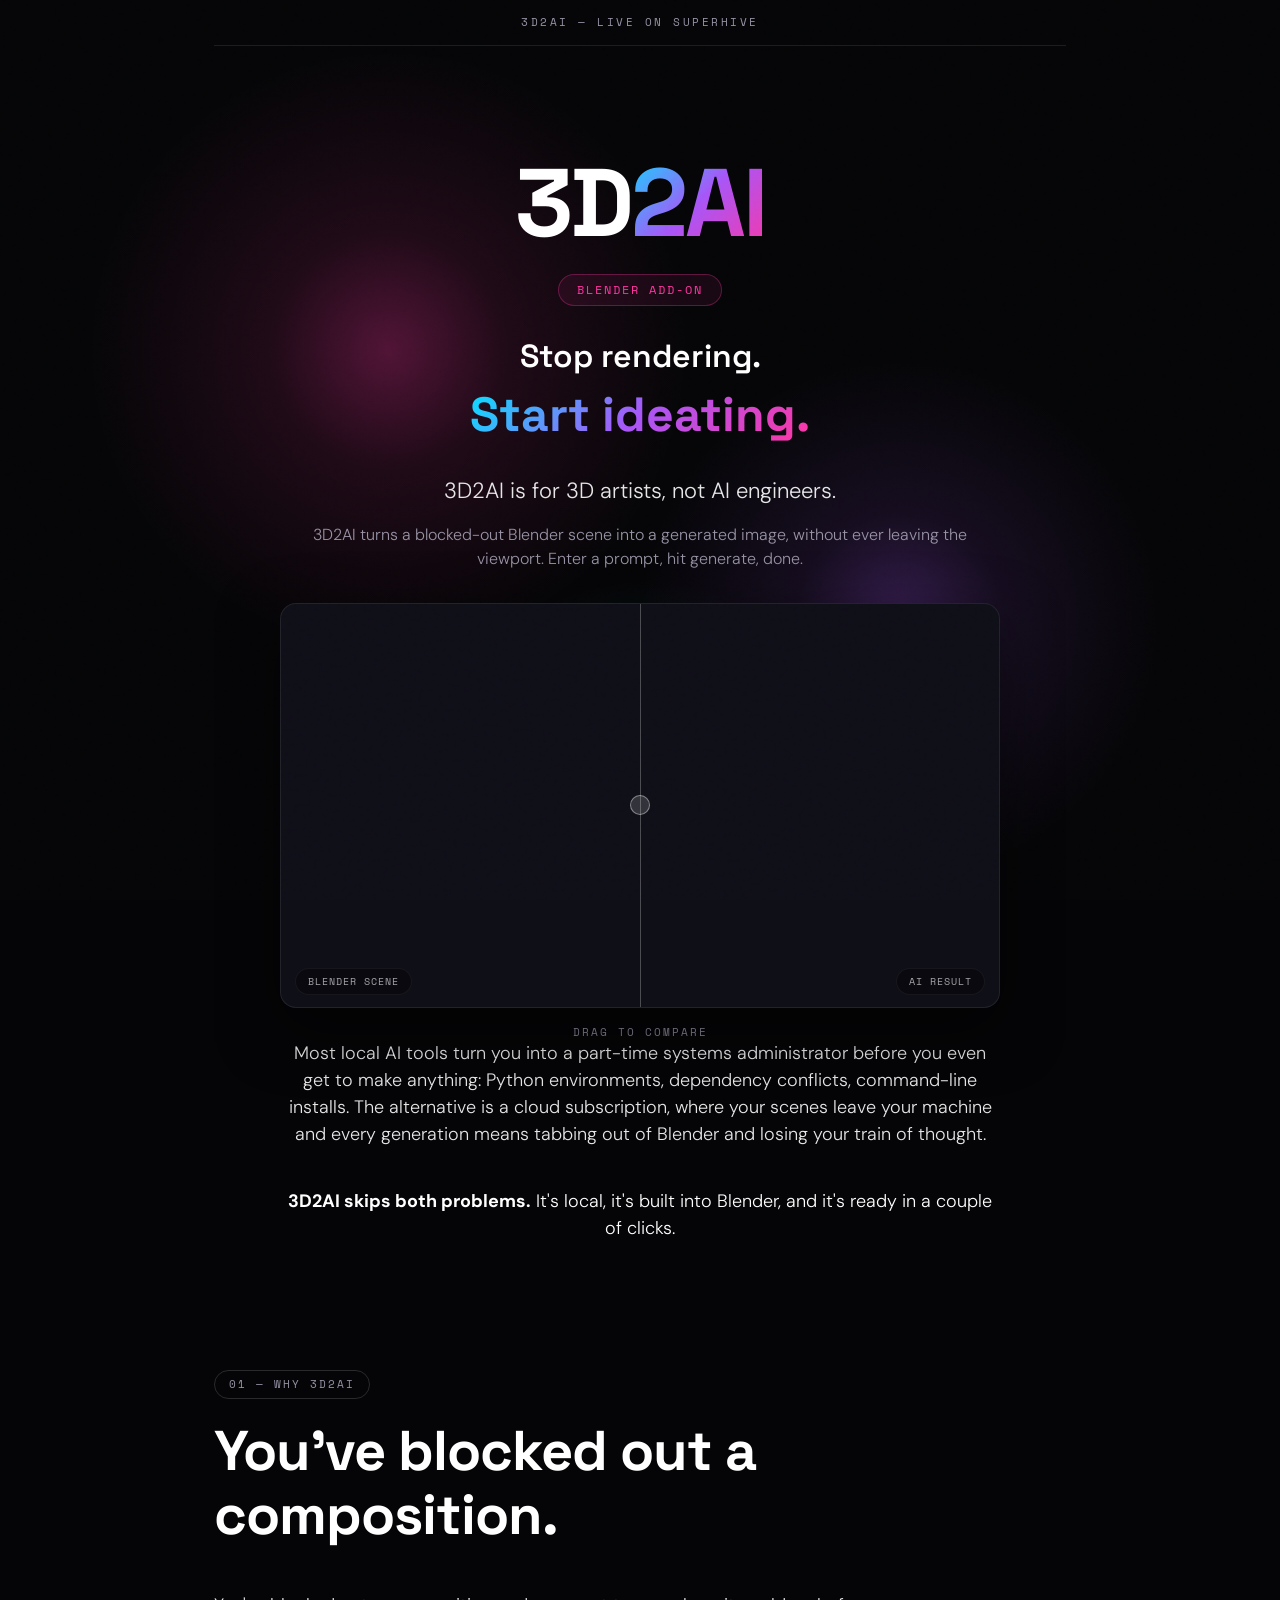
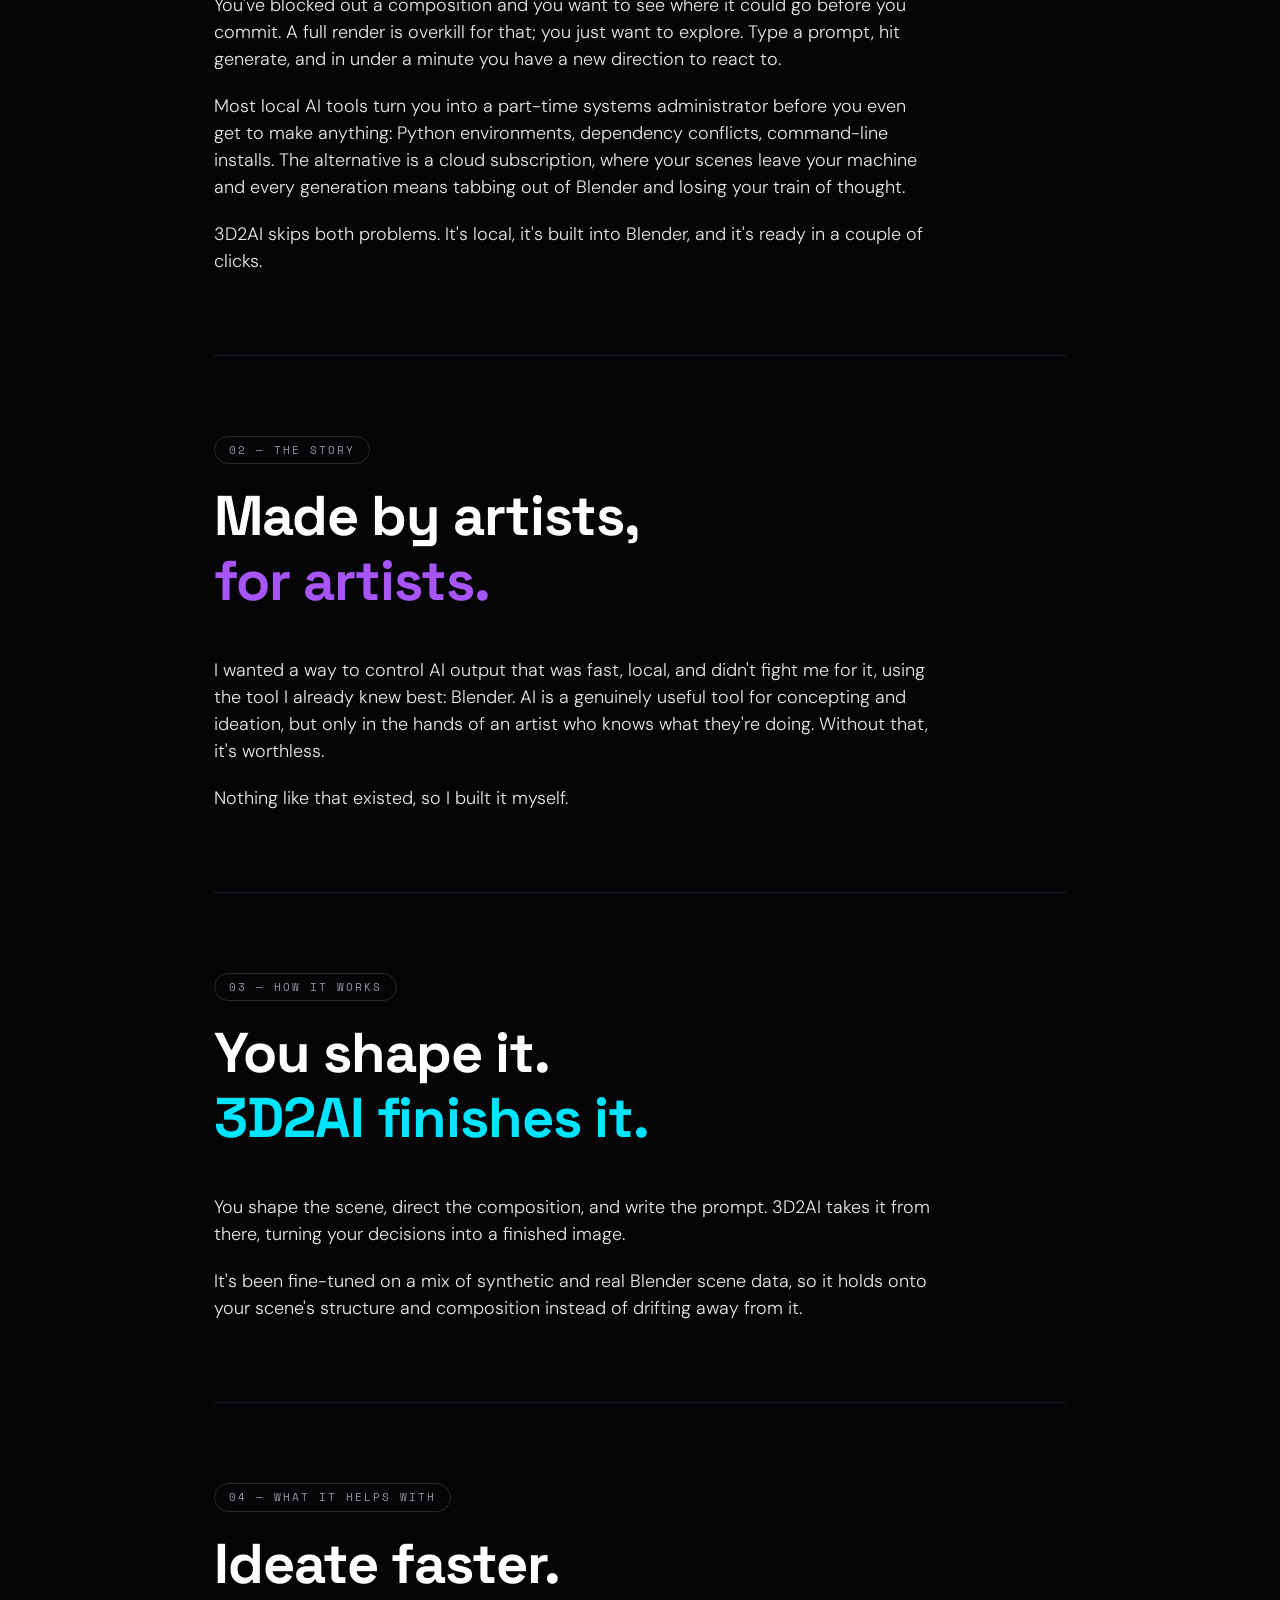
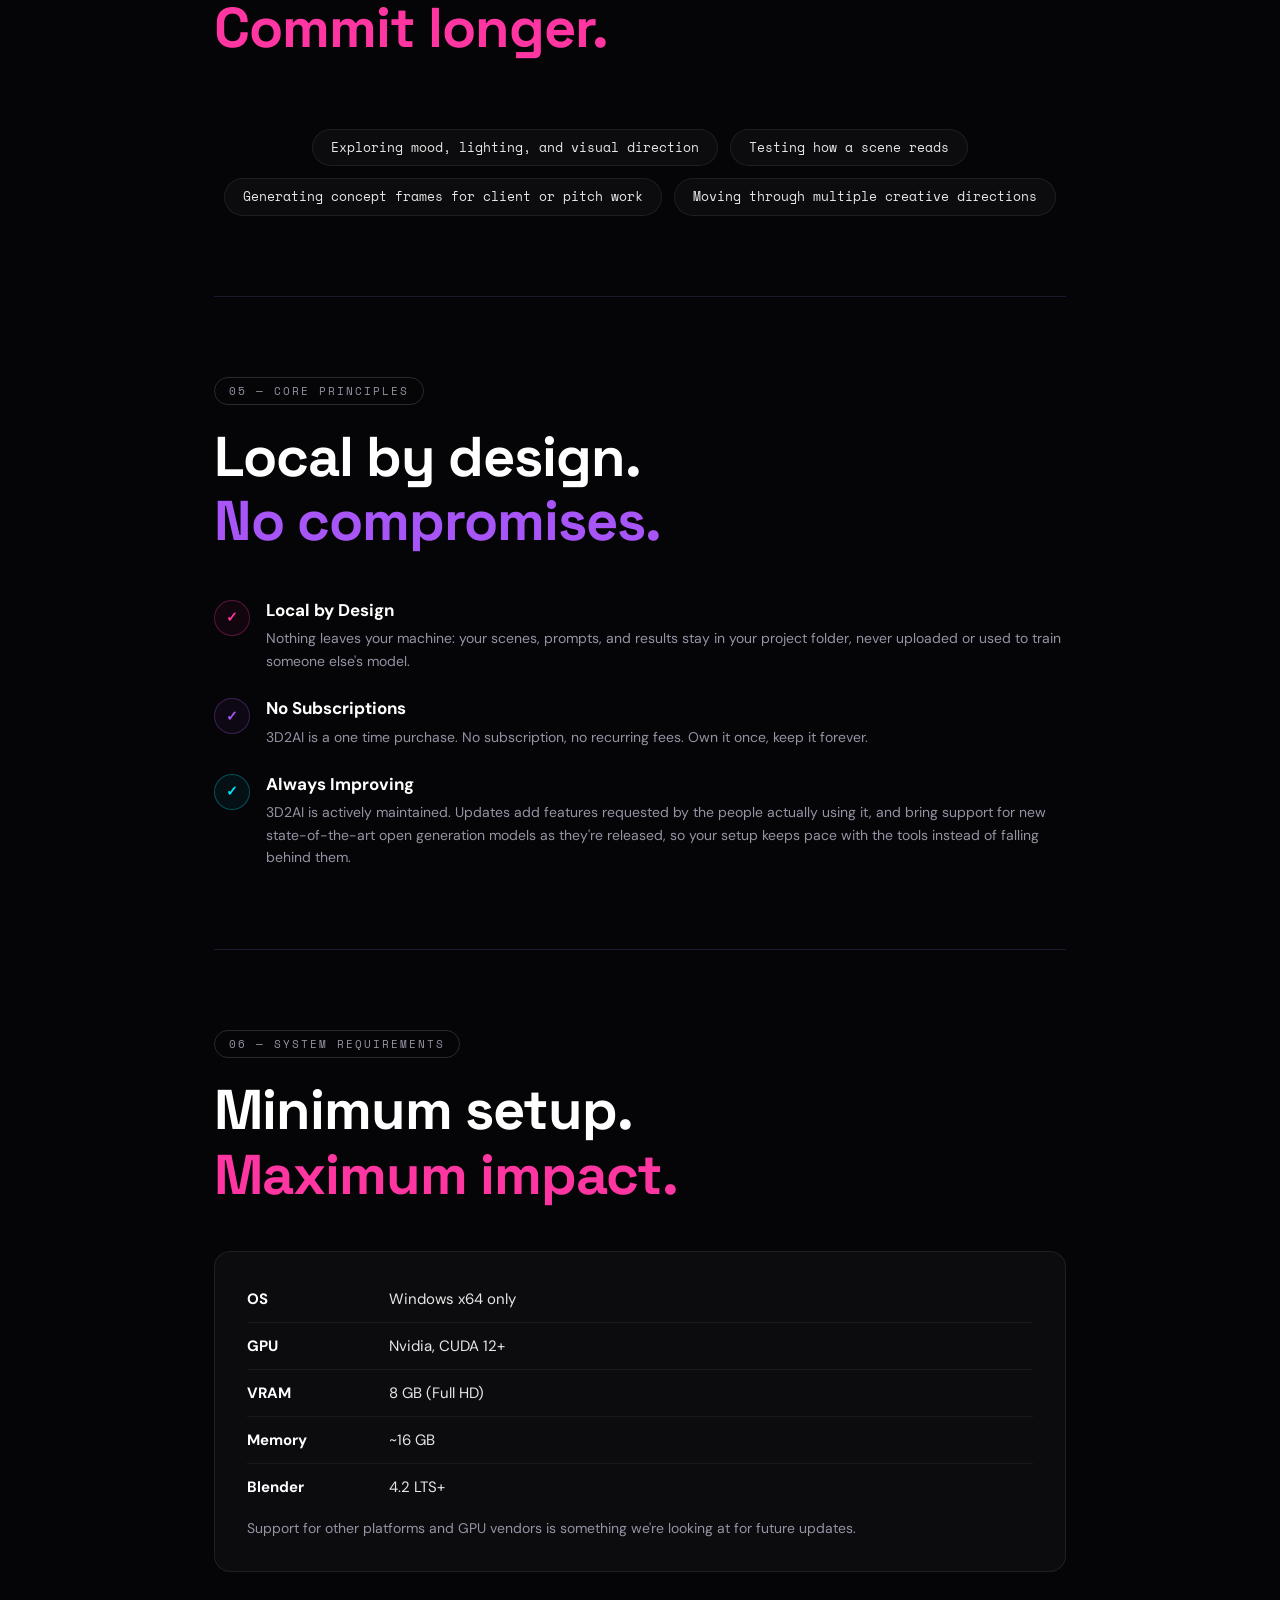
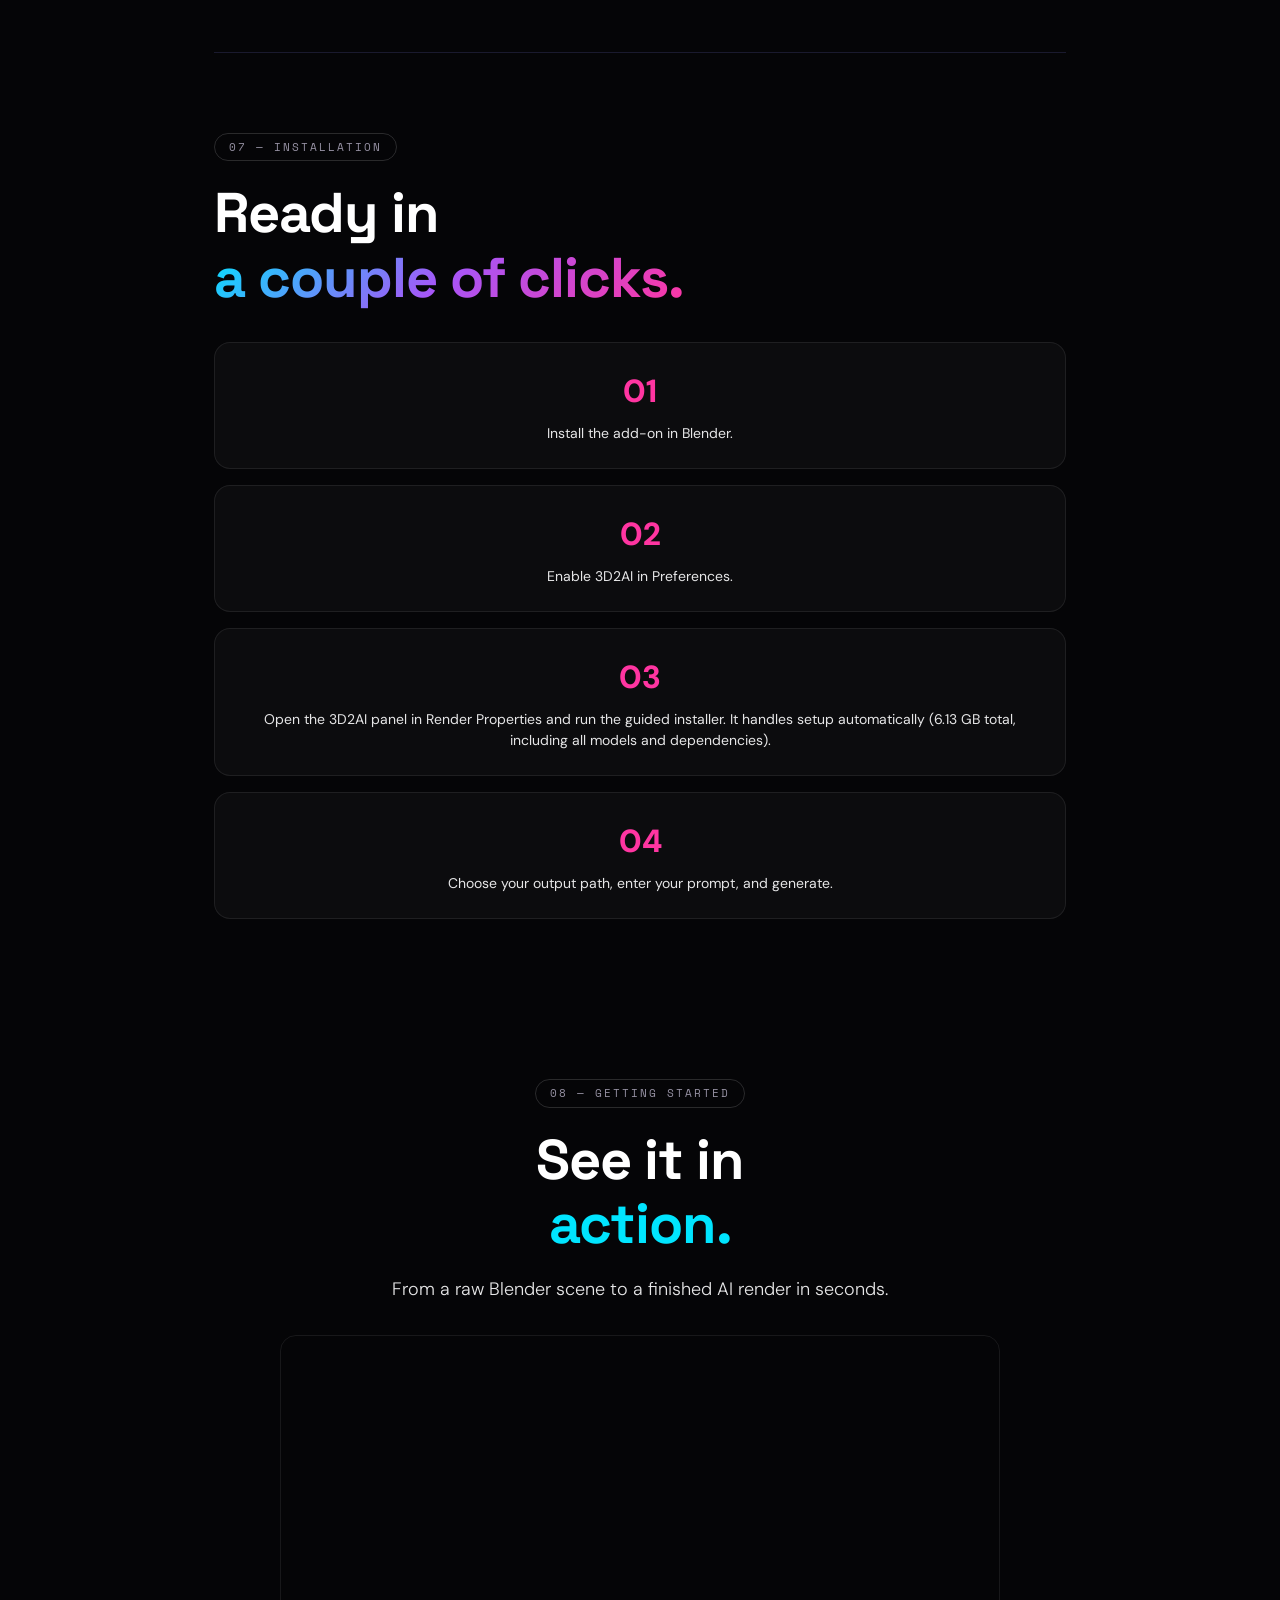
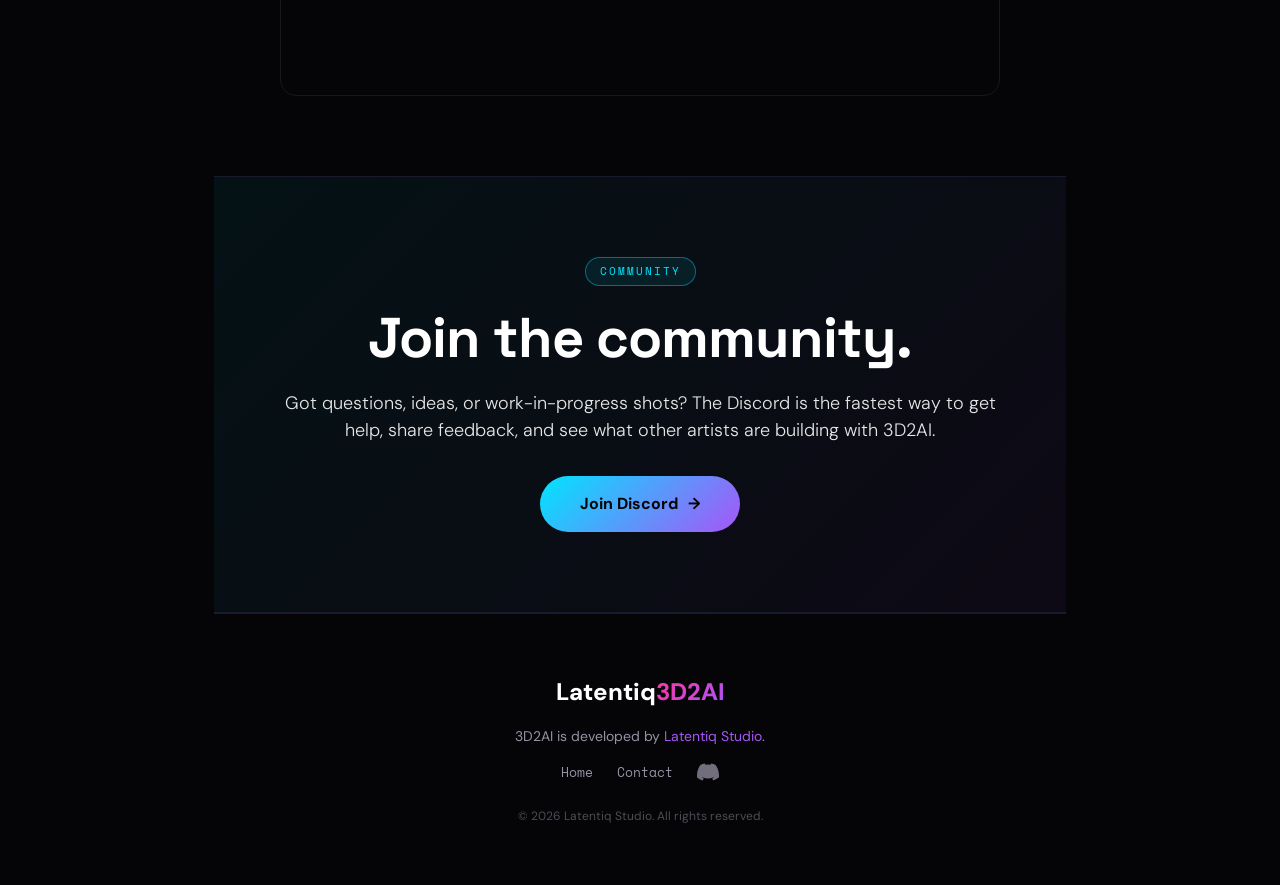
==== 3D2AI/index.html @ 2a919120 "Use extensionless page routes - Remove .html from internal page links - Add extensionless routes via" ====
<!DOCTYPE html>
<html lang="en">
<head>
<meta charset="UTF-8">
<meta name="viewport" content="width=device-width, initial-scale=1.0">
<meta name="theme-color" content="#050507">
<title>3D2AI — Blender to Image</title>
<link rel="preconnect" href="https://fonts.googleapis.com">
<link href="https://fonts.googleapis.com/css2?family=Space+Grotesk:wght@300;400;500;600;700&family=Space+Mono:ital,wght@0,400;0,700;1,400&family=DM+Sans:ital,opsz,wght@0,9..40,300;0,9..40,400;0,9..40,500;1,9..40,300&display=swap" rel="stylesheet">
<style>
*, *::before, *::after { margin: 0; padding: 0; box-sizing: border-box; }

:root {
  --black: #050507;
  --dark: #0a0a0f;
  --card: #0f0f18;
  --border: #1a1a2e;
  --text: #e6e6e7;
  --text-dim: #9792a4;
  --white: #fff;
  --accent1: #ff35a1;
  --accent2: #a855f7;
  --accent3: #00e5ff;
  --gradient1: linear-gradient(135deg, #ff35a1, #a855f7);
  --gradient2: linear-gradient(135deg, #a855f7, #00e5ff);
}

html { scroll-behavior: smooth; height: 100%; }

body {
  background: var(--black);
  color: var(--text);
  font-family: 'DM Sans', sans-serif;
  font-size: 17px;
  line-height: 1.5;
  overflow-x: hidden;
  cursor: default;
  max-width: 900px;
  margin: 0 auto;
  padding: 0 24px;
}

h1, h2, h3 { font-family: 'Space Grotesk', sans-serif; color: var(--white); line-height: 1.15; }
.mono { font-family: 'Space Mono', monospace; }
a { color: var(--accent2); text-decoration: none; }

.wrapper {
  position: relative; flex: 1;
  overflow-x: visible;
}

#bg-canvas {
  position: fixed; inset: 0; width: 100%; height: 100%; z-index: -2; pointer-events: none;
}

.grain {
  position: fixed; inset: 0; z-index: 9999; pointer-events: none;
  opacity: 0.04; mix-blend-mode: overlay;
  background-image: url("data:image/svg+xml,%3Csvg viewBox='0 0 200 200' xmlns='http://www.w3.org/2000/svg'%3E%3Cfilter id='n'%3E%3CfeTurbulence type='fractalNoise' baseFrequency='0.9' numOctaves='4' stitchTiles='stitch'/%3E%3C/filter%3E%3Crect width='100%25' height='100%25' filter='url(%23n)'/%3E%3C/svg%3E");
}

/* ─── TOP BAR ─── */
#top-bar {
  padding: 14px 24px; text-align: center;
  font-family: 'Space Mono', monospace;
  font-size: 11px; letter-spacing: 2.5px;
  text-transform: uppercase; color: var(--text-dim);
  border-bottom: 1px solid var(--border);
  display: flex; align-items: center; justify-content: center;
  gap: 12px; flex-wrap: wrap;
}
#top-bar .dot {
  width: 6px; height: 6px; border-radius: 50%;
  background: var(--accent1); box-shadow: 0 0 8px var(--accent1);
  animation: dotPulse 1.8s ease-in-out infinite;
}
@keyframes dotPulse {
  0%, 100% { opacity: 0.4; transform: scale(1); }
  50% { opacity: 1; transform: scale(1.4); }
}
#top-bar a { color: var(--accent2); font-weight: 700; }
#top-bar a:hover { color: var(--white); }

/* ─── HERO ─── */
#hero {
  position: relative; text-align: center;
  padding: 48px 24px; overflow: hidden;
  padding-top: 70px;
}
.hero-logo-content { position: relative; padding: 2rem 0 1rem; }
.hero-logo {
  font-size: clamp(48px, 14vw, 96px); font-weight: 700;
  letter-spacing: -3px; margin: 0;
  font-family: 'Space Grotesk', sans-serif; color: var(--white); line-height: 1.15;
}
.hero-content { position: relative; z-index: 2; max-width: 900px; margin: 0 auto; }
.hero-badge {
  display: inline-block; padding: 6px 18px; border-radius: 100px;
  border: 1px solid rgba(255,53,161,0.3); background: rgba(255,53,161,0.08);
  font-family: 'Space Mono', monospace; font-size: 12px; letter-spacing: 2px;
  text-transform: uppercase; color: var(--accent1); margin-bottom: 32px;
}
.hero-sub {
  font-size: clamp(18px, 2.5vw, 22px); color: var(--text); max-width: 720px;
  margin: 32px auto; font-weight: 300; line-height: 1.5;
}
#hero-canvas {
  position: absolute; inset: 0; width: 100%; height: 100%; z-index: -1; pointer-events: none;
}

/* ─── SECTION BASE ─── */
section { position: relative; padding: 48px 0; overflow: hidden; }
.section-inner { max-width: 900px; margin: 0 auto; position: relative; z-index: 2; }
.section-badge {
  display: inline-block; padding: 5px 14px; border-radius: 100px;
  font-family: 'Space Mono', monospace; font-size: 11px; letter-spacing: 2px;
  text-transform: uppercase; margin-bottom: 20px;
  border: 1px solid rgba(255,255,255,0.15); color: var(--text-dim);
}
.section-title {
  font-size: clamp(32px, 5vw, 56px); font-weight: 700; letter-spacing: -1px; margin-bottom: 20px;
}
.section-desc {
  font-size: 18px; color: var(--text); max-width: 720px; margin-bottom: 0px; font-weight: 300;
}

.gradient-text1 {
  background: linear-gradient(135deg, #00e5ff 0%, #a855f7 50%, #ff35a1 100%);
  -webkit-background-clip: text; -webkit-text-fill-color: transparent;
  mix-blend-mode: screen;
}
.hl { color: var(--accent1); }
.hl-purple { color: var(--accent2); }
.hl-cyan { color: var(--accent3); }

/* ─── SPLIT SECTIONS ─── */
.split-section { border-bottom: 1px solid var(--border); }
.split-grid {
  display: grid; grid-template-columns: 1fr; gap: 24px; max-width: 900px; margin: 0 auto;
}

/* ─── FEATURE CHIPS ─── */
.feature-list { display: flex; flex-wrap: wrap; gap: 12px; margin-top: 24px; justify-content: center; }
.feature-chip {
  padding: 8px 18px; border-radius: 100px; font-size: 13px;
  font-family: 'Space Mono', monospace;
  border: 1px solid rgba(255,255,255,0.08); background: rgba(255,255,255,0.03);
  color: var(--text);
}

/* ─── REQUIREMENTS CARD ─── */
.specs-card {
  background: rgba(255,255,255,0.03); border: 1px solid rgba(255,255,255,0.08);
  border-radius: 16px; padding: 32px;
  transition: border-color 0.3s, transform 0.3s;
}
.specs-card:hover { border-color: rgba(168,85,247,0.3); transform: translateY(-2px); }
.specs-card ul { list-style: none; padding: 0; margin: 0; color: var(--text); font-size: 15px; line-height: 2; }
.specs-card li { display: flex; gap: 12px; }
.specs-card li + li { border-top: 1px solid rgba(255,255,255,0.05); padding-top: 8px; margin-top: 8px; }
.specs-card strong { color: var(--white); display: inline-block; width: 130px; flex-shrink: 0; }

/* ─── INSTALL STEPS ─── */
.install-grid {
  display: grid; grid-template-columns: 1fr; gap: 16px; margin-top: 32px;
}
.install-card {
  background: rgba(255,255,255,0.03); border: 1px solid rgba(255,255,255,0.08);
  border-radius: 16px; padding: 24px; text-align: center;
  transition: border-color 0.3s, transform 0.3s;
}
.install-card:hover { border-color: rgba(168,85,247,0.3); transform: translateY(-2px); }
.install-num {
  font-weight: 800; font-size: 32px; color: var(--accent1); margin-bottom: 8px;
}
.install-card p { color: var(--text); font-size: 14px; line-height: 1.5; }

/* ─── FAQ ─── */
.faq-list { display: flex; flex-direction: column; gap: 12px; max-width: 900px; margin: 0 auto; }
.faq-item {
  background: rgba(255,255,255,0.04); border: 1px solid rgba(255,255,255,0.16);
  border-radius: 12px; overflow: hidden; transition: border-color 0.2s, background 0.2s, transform 0.3s;
}
.faq-item[open] { border-color: rgba(255,53,161,0.3); background: rgba(255,53,161,0.03); }
.faq-item:hover { border-color: rgba(255,255,255,0.3); transform: translateY(-2px); }
.faq-item summary {
  padding: 20px 24px; cursor: pointer; font-weight: 600; font-size: 15px;
  color: var(--white); list-style: none; display: flex; align-items: center; justify-content: space-between;
  gap: 16px; transition: color 0.2s;
}
.faq-item summary::-webkit-details-marker { display: none; }
.faq-item summary::after {
  content: '+'; font-family: 'Space Mono', monospace; font-size: 22px;
  color: var(--accent1); font-weight: 400; flex-shrink: 0; transition: transform 0.25s ease;
}
.faq-item[open] summary::after { transform: rotate(45deg); }
.faq-item summary:hover { color: var(--accent1); }
.faq-item p {
  padding: 0 24px 22px; color: var(--text-dim); font-size: 14px;
  line-height: 1.7; font-weight: 300;
}

/* ─── FOOTER ─── */
footer {
  padding: 60px 24px; text-align: center; border-top: 1px solid var(--border);
}
.footer-logo { font-family: 'DM Sans', sans-serif; font-weight: 800; font-size: 24px; color: var(--white); margin-bottom: 16px; }
.footer-logo span { background: var(--gradient1); -webkit-background-clip: text; -webkit-text-fill-color: transparent; }
footer p { color: var(--text-dim); font-size: 14px; }
.footer-links { margin-top: 14px; display: flex; gap: 24px; justify-content: center; flex-wrap: wrap; align-items: center; }
.footer-links a { font-size: 13px; color: var(--text-dim); font-family: 'Space Mono', monospace; text-decoration: none; }
.footer-links a:hover { color: var(--white); }
.discord-icon {
  display: inline-flex; align-items: center; justify-content: center;
  width: 22px; height: 22px; opacity: 0.75; transition: opacity 0.2s;
}
.discord-icon:hover { opacity: 1; }
.discord-icon svg { width: 100%; height: 100%; fill: currentColor; }

/* ─── CTA BUTTON ─── */
.btn-primary {
  display: inline-flex; align-items: center; gap: 10px;
  padding: 16px 40px; border-radius: 100px;
  background: linear-gradient(135deg, #00e5ff, #a855f7); color: var(--black);
  font-family: 'DM Sans', sans-serif; font-weight: 700; font-size: 16px;
  transition: transform 0.2s, box-shadow 0.3s; cursor: pointer;
  border: none;
}
.btn-outline {
  display: inline-flex; align-items: center; gap: 10px;
  padding: 16px 40px; border-radius: 100px;
  background: transparent; color: var(--white);
  border: 1px solid rgba(255,255,255,0.15);
  font-family: 'DM Sans', sans-serif; font-weight: 700; font-size: 16px;
  transition: all 0.3s; cursor: pointer;
}
.btn-outline:hover { border-color: var(--accent2); color: var(--accent2); box-shadow: 0 0 30px rgba(0,229,255,0.15); }

section { position: relative; padding: 80px 0; overflow: hidden; }

/* ─── COMPARE SLIDER ─── */
.compare-wrap { max-width: 720px; margin: 0 auto; }
.compare-box {
  position: relative; width: 100%; aspect-ratio: 16/9;
  border-radius: 16px; overflow: hidden;
  border: 1px solid rgba(255,255,255,0.08);
  box-shadow: 0 20px 60px rgba(0,0,0,0.5);
  user-select: none; touch-action: none;
  background: var(--card);
}
.compare-layer {
  position: absolute; inset: 0; width: 100%; height: 100%;
  background-size: cover; background-position: center;
}
.compare-before {
  background-image: url('./assets/after.webp');
  background-size: cover; background-position: center;
  z-index: 1;
}
.compare-after {
  background-image: url('./assets/before.webp');
  background-size: cover; background-position: center;
  z-index: 2;
  clip-path: inset(0 0 0 50%);
}
.compare-line {
  position: absolute; top: 0; bottom: 0; left: 50%;
  width: 1px; background: rgba(255,255,255,0.25);
  z-index: 3; pointer-events: none;
}
.compare-handle {
  position: absolute; top: 50%; left: 50%;
  transform: translate(-50%, -50%);
  z-index: 4; width: 20px; height: 20px;
  border-radius: 50%;
  background: rgba(255,255,255,0.15);
  border: 1px solid rgba(255,255,255,0.4);
  box-shadow: none;
  cursor: ew-resize;
}
.compare-labels {
  position: absolute; bottom: 12px; left: 0; right: 0;
  display: flex; justify-content: space-between;
  padding: 0 14px; z-index: 5; pointer-events: none;
  opacity: 0.7;
}
.compare-labels span {
  padding: 5px 12px; border-radius: 100px;
  background: rgba(0,0,0,0.5);
  backdrop-filter: blur(6px);
  border: 1px solid rgba(255,255,255,0.08);
  font-size: 10px; letter-spacing: 1px; text-transform: uppercase;
}

/* ─── REVEAL ANIMATION ─── */
.reveal {
  opacity: 0; filter: blur(8px); transform: translateY(30px);
  transition: all 1s cubic-bezier(0.16, 1, 0.3, 1);
}
.reveal.in-view { opacity: 1; filter: blur(0); transform: translateY(0); }

@media (max-width: 768px) {
  section { padding: 48px 0; }
  .compare-wrap { max-width: 100%; }
  .compare-handle { width: 36px; height: 36px; }
  .feature-list { justify-content: center; }
  .faq-item summary { padding: 18px 20px; font-size: 15px; }
  .faq-item p { padding: 0 20px 20px; font-size: 14px; }
}
</style>
</head>
<body>

<canvas id="bg-canvas"></canvas>
<div class="grain"></div>

<div class="wrapper">

<!-- TOP BAR -->
<div id="top-bar">
  <span>3D2AI — Live on Superhive</span>
</div>

<!-- HERO -->
<section id="hero">
  <div class="hero-logo-content">
    <canvas id="hero-canvas"></canvas>
    <h1 class="hero-logo reveal">3D<span class="gradient-text1">2AI</span></h1>
  </div>

  <div class="hero-content">
    <div class="hero-badge reveal">Blender Add-on</div>
    <h2 style="font-weight: 600; font-size: clamp(22px, 3.5vw, 32px); margin-bottom: 12px;" class="reveal">Stop rendering.</h2>
    <h1 style="font-size: clamp(28px, 5vw, 48px);" class="reveal"><span class="gradient-text1">Start ideating.</span></h1>

    <p class="hero-sub reveal">
      3D2AI is for 3D artists, not AI engineers.
    </p>
    <p class="hero-sub reveal" style="font-size: 16px; color: var(--text-dim); margin-top: -16px;">
      3D2AI turns a blocked-out Blender scene into a generated image, without ever leaving the viewport. Enter a prompt, hit generate, done.
    </p>

    <div class="compare-wrap reveal">
      <div class="compare-box" id="compareBox">
        <div class="compare-layer compare-before"></div>
        <div class="compare-layer compare-after"></div>
        <div class="compare-handle" id="compareHandle"></div>
        <div class="compare-line"></div>
        <div class="compare-labels">
          <span class="label-before mono">Blender Scene</span>
          <span class="label-after mono">AI Result</span>
        </div>
      </div>
      <p class="compare-hint mono" style="text-align: center; margin-top: 16px; font-size: 11px; letter-spacing: 2px; text-transform: uppercase; color: var(--text-dim); opacity: 0.7;">Drag to compare</p>
    </div>
  </div>

  <p style="color: var(--text); font-size: 18px; font-weight: 300; max-width: 720px; margin: 0 auto 40px; text-align: center;" class="reveal">
    Most local AI tools turn you into a part-time systems administrator before you even get to make anything: Python environments, dependency conflicts, command-line installs. The alternative is a cloud subscription, where your scenes leave your machine and every generation means tabbing out of Blender and losing your train of thought.
  </p>
  <p style="color: var(--white); font-size: 18px; font-weight: 500; max-width: 720px; margin: 0 auto; text-align: center;" class="reveal">
    <strong>3D2AI skips both problems.</strong> <span style="font-weight: 300;">It's local, it's built into Blender, and it's ready in a couple of clicks.</span>
  </p>
</section>

<!-- WHY -->
<section class="split-section">
  <div class="split-grid">
    <div>
      <div class="section-badge reveal">01 — Why 3D2AI</div>
      <h2 class="section-title reveal">You've blocked out a composition.</h2>
    </div>
    <div>
      <p class="section-desc reveal" style="margin-bottom: 20px;">
        You've blocked out a composition and you want to see where it could go before you commit. A full render is overkill for that; you just want to explore. Type a prompt, hit generate, and in under a minute you have a new direction to react to.
      </p>
      <p class="section-desc reveal" style="margin-bottom: 20px;">
        Most local AI tools turn you into a part-time systems administrator before you even get to make anything: Python environments, dependency conflicts, command-line installs. The alternative is a cloud subscription, where your scenes leave your machine and every generation means tabbing out of Blender and losing your train of thought.
      </p>
      <p class="section-desc reveal">
        3D2AI skips both problems. It's local, it's built into Blender, and it's ready in a couple of clicks.
      </p>
    </div>
  </div>
</section>

<!-- STORY -->
<section class="split-section">
  <div class="split-grid">
    <div>
      <div class="section-badge reveal">02 — The Story</div>
      <h2 class="section-title reveal">Made by artists,<br><span class="hl-purple">for artists.</span></h2>
    </div>
    <div>
      <p class="section-desc reveal" style="margin-bottom: 20px;">
        I wanted a way to control AI output that was fast, local, and didn't fight me for it, using the tool I already knew best: Blender. AI is a genuinely useful tool for concepting and ideation, but only in the hands of an artist who knows what they're doing. Without that, it's worthless.
      </p>
      <p class="section-desc reveal">
        Nothing like that existed, so I built it myself.
      </p>
    </div>
  </div>
</section>

<!-- HOW IT WORKS -->
<section class="split-section">
  <div class="split-grid">
    <div>
      <div class="section-badge reveal">03 — How It Works</div>
      <h2 class="section-title reveal">You shape it.<br><span class="hl-cyan">3D2AI finishes it.</span></h2>
    </div>
    <div>
      <p class="section-desc reveal" style="margin-bottom: 20px;">
        You shape the scene, direct the composition, and write the prompt. 3D2AI takes it from there, turning your decisions into a finished image.
      </p>
      <p class="section-desc reveal">
        It's been fine-tuned on a mix of synthetic and real Blender scene data, so it holds onto your scene's structure and composition instead of drifting away from it.
      </p>
    </div>
  </div>
</section>

<!-- WHAT IT HELPS WITH -->
<section class="split-section">
  <div class="split-grid">
    <div>
      <div class="section-badge reveal">04 — What It Helps With</div>
      <h2 class="section-title reveal">Ideate faster.<br><span class="hl">Commit longer.</span></h2>
    </div>
    <div>
      <div class="feature-list reveal">
        <span class="feature-chip">Exploring mood, lighting, and visual direction</span>
        <span class="feature-chip">Testing how a scene reads</span>
        <span class="feature-chip">Generating concept frames for client or pitch work</span>
        <span class="feature-chip">Moving through multiple creative directions</span>
      </div>
    </div>
  </div>
</section>

<!-- CORE PRINCIPLES -->
<section class="split-section">
  <div class="split-grid">
    <div>
      <div class="section-badge reveal">05 — Core Principles</div>
      <h2 class="section-title reveal">Local by design.<br><span class="hl-purple">No compromises.</span></h2>
    </div>
    <div>
      <div style="display: flex; flex-direction: column; gap: 24px;">
        <div style="display: flex; gap: 16px; align-items: flex-start;" class="reveal">
          <div style="flex-shrink: 0; width: 36px; height: 36px; border-radius: 50%; border: 1px solid rgba(255,53,161,0.3); background: rgba(255,53,161,0.05); display: flex; align-items: center; justify-content: center; margin-top: 2px;">
            <span style="color: var(--accent1); font-weight: 700; font-size: 14px;">✓</span>
          </div>
          <div>
            <h4 style="color: var(--white); font-weight: 700; font-size: 17px; margin-bottom: 4px;">Local by Design</h4>
            <p style="color: var(--text-dim); font-size: 14px; line-height: 1.6;">Nothing leaves your machine: your scenes, prompts, and results stay in your project folder, never uploaded or used to train someone else's model.</p>
          </div>
        </div>
        <div style="display: flex; gap: 16px; align-items: flex-start;" class="reveal">
          <div style="flex-shrink: 0; width: 36px; height: 36px; border-radius: 50%; border: 1px solid rgba(168,85,247,0.3); background: rgba(168,85,247,0.05); display: flex; align-items: center; justify-content: center; margin-top: 2px;">
            <span style="color: var(--accent2); font-weight: 700; font-size: 14px;">✓</span>
          </div>
          <div>
            <h4 style="color: var(--white); font-weight: 700; font-size: 17px; margin-bottom: 4px;">No Subscriptions</h4>
            <p style="color: var(--text-dim); font-size: 14px; line-height: 1.6;">3D2AI is a one time purchase. No subscription, no recurring fees. Own it once, keep it forever.</p>
          </div>
        </div>
        <div style="display: flex; gap: 16px; align-items: flex-start;" class="reveal">
          <div style="flex-shrink: 0; width: 36px; height: 36px; border-radius: 50%; border: 1px solid rgba(0,229,255,0.3); background: rgba(0,229,255,0.05); display: flex; align-items: center; justify-content: center; margin-top: 2px;">
            <span style="color: var(--accent3); font-weight: 700; font-size: 14px;">✓</span>
          </div>
          <div>
            <h4 style="color: var(--white); font-weight: 700; font-size: 17px; margin-bottom: 4px;">Always Improving</h4>
            <p style="color: var(--text-dim); font-size: 14px; line-height: 1.6;">3D2AI is actively maintained. Updates add features requested by the people actually using it, and bring support for new state-of-the-art open generation models as they're released, so your setup keeps pace with the tools instead of falling behind them.</p>
          </div>
        </div>
      </div>
    </div>
  </div>
</section>

<!-- SYSTEM REQUIREMENTS -->
<section class="split-section">
  <div class="split-grid">
    <div>
      <div class="section-badge reveal">06 — System Requirements</div>
      <h2 class="section-title reveal">Minimum setup.<br><span class="hl">Maximum impact.</span></h2>
    </div>
    <div>
      <div class="specs-card reveal">
        <ul>
          <li><strong>OS</strong> Windows x64 only</li>
          <li><strong>GPU</strong> Nvidia, CUDA 12+</li>
          <li><strong>VRAM</strong> 8 GB (Full HD)</li>
          <li><strong>Memory</strong> ~16 GB</li>
          <li><strong>Blender</strong> 4.2 LTS+</li>
        </ul>
        <p style="color: var(--text-dim); font-size: 14px; margin-top: 16px;">Support for other platforms and GPU vendors is something we're looking at for future updates.</p>
      </div>
    </div>
  </div>
</section>

<!-- INSTALLATION -->
<section>
  <div class="section-inner">
    <div class="section-badge reveal">07 — Installation</div>
    <h2 class="section-title reveal">Ready in<br><span class="gradient-text1">a couple of clicks.</span></h2>
    <div class="install-grid">
      <div class="install-card reveal">
        <div class="install-num">01</div>
        <p>Install the add-on in Blender.</p>
      </div>
      <div class="install-card reveal">
        <div class="install-num">02</div>
        <p>Enable 3D2AI in Preferences.</p>
      </div>
      <div class="install-card reveal">
        <div class="install-num">03</div>
        <p>Open the 3D2AI panel in Render Properties and run the guided installer. It handles setup automatically (6.13 GB total, including all models and dependencies).</p>
      </div>
      <div class="install-card reveal">
        <div class="install-num">04</div>
        <p>Choose your output path, enter your prompt, and generate.</p>
      </div>
    </div>
  </div>
</section>

<!-- GETTING STARTED DEMO -->
<section>
  <div class="section-inner" style="text-align: center;">
    <div class="section-badge reveal">08 — Getting Started</div>
    <h2 class="section-title reveal">See it in<br><span class="hl-cyan">action.</span></h2>
    <p class="section-desc reveal" style="margin: 0 auto 32px;">From a raw Blender scene to a finished AI render in seconds.</p>
    <div class="reveal" style="border-radius: 16px; overflow: hidden; border: 1px solid rgba(255,255,255,0.08); max-width: 720px; margin: 0 auto;">
      <video autoplay loop muted playsinline style="width: 100%; display: block;">
        <source src="Demo.webm" type="video/webm">
        <source src="Demo.mp4" type="video/mp4">
      </video>
    </div>
  </div>
</section>

<!-- COMMUNITY -->
<section style="background: linear-gradient(135deg, rgba(0,229,255,0.06), rgba(168,85,247,0.06)); border-top: 1px solid var(--border); border-bottom: 1px solid var(--border);">
  <div class="section-inner" style="text-align: center;">
    <div class="section-badge reveal" style="border-color: rgba(0,229,255,0.4); color: var(--accent3); background: rgba(0,229,255,0.08);">Community</div>
    <h2 class="section-title reveal">Join the community.</h2>
    <p class="section-desc reveal" style="margin: 0 auto 32px;">
      Got questions, ideas, or work-in-progress shots? The Discord is the fastest way to get help, share feedback, and see what other artists are building with 3D2AI.
    </p>
    <a href="https://discord.gg/KeR3Knwda" target="_blank" rel="noopener noreferrer" class="btn-primary reveal">
      Join Discord <span>→</span>
    </a>
  </div>
</section>

<!-- FOOTER -->
<footer>
  <div class="footer-logo reveal">Latentiq<span>3D2AI</span></div>
  <p class="reveal">3D2AI is developed by <a href="/" style="color: var(--accent2);">Latentiq Studio</a>.</p>
  <div class="footer-links reveal">
    <a href="/">Home</a>
    <a href="mailto:emilewilksvfx@gmail.com">Contact</a>
    <a href="https://discord.gg/KeR3Knwda" target="_blank" rel="noopener noreferrer" class="discord-icon" aria-label="Discord">
      <svg viewBox="0 0 24 24" xmlns="http://www.w3.org/2000/svg"><path d="M20.317 4.37a19.8 19.8 0 0 0-4.885-1.515.074.074 0 0 0-.079.037c-.21.375-.444.864-.608 1.25a18.3 18.3 0 0 0-5.487 0 13 13 0 0 0-.617-1.25.077.077 0 0 0-.079-.037A19.7 19.7 0 0 0 3.677 4.37a.07.07 0 0 0-.032.027C.533 9.046-.32 13.58.099 18.057a.082.082 0 0 0 .031.057 20 20 0 0 0 5.993 3.03.078.078 0 0 0 .084-.028c.462-.63.874-1.295 1.226-1.994a.076.076 0 0 0-.041-.106 13 13 0 0 1-1.872-.892.077.077 0 0 1-.008-.128 10 10 0 0 0 .372-.292.074.074 0 0 1 .077-.01c3.927 1.793 8.18 1.793 12.061 0a.074.074 0 0 1 .078.01c.12.098.246.198.373.292a.077.077 0 0 1-.006.127 12.4 12.4 0 0 1-1.873.892.077.077 0 0 0-.041.107c.36.698.771 1.362 1.225 1.993a.076.076 0 0 0 .084.028 19.96 19.96 0 0 0 6.002-3.03.077.077 0 0 0 .032-.054c.5-5.177-.838-9.674-3.549-13.66a.061.061 0 0 0-.031-.03z"/></svg>
    </a>
  </div>
  <p class="reveal" style="margin-top: 24px; font-size: 12px; opacity: 0.5;">&copy; 2026 Latentiq Studio. All rights reserved.</p>
</footer>

</div>

<script>
<script src="https://cdnjs.cloudflare.com/ajax/libs/three.js/r128/three.min.js"></script>
<script>
// ─── HERO: Subtle radial field / soft horizon glow ───
(function() {
  const canvas = document.getElementById('hero-canvas');
  if (!canvas) return;
  const gl = canvas.getContext('webgl', { alpha: true, premultipliedAlpha: false });
  if (!gl) return;

  const vsrc = `attribute vec2 a_pos;void main(){gl_Position=vec4(a_pos,0,1);}`;
  const fsrc = `
precision highp float;
uniform vec2 iResolution;
uniform float iTime;

float hash(vec2 p) {
  p = vec2(dot(p, vec2(2127.1, 81.17)), dot(p, vec2(1269.5, 283.37)));
  return fract(sin(p) * 43758.5453);
}
float hash1(vec2 p) { return fract(sin(dot(p, vec2(12.9898, 78.233))) * 43758.5453); }

#define filmGrainIntensity 0.25

void main() {
  vec2 fragCoord = gl_FragCoord.xy;
  vec2 uv = fragCoord / iResolution.xy * 2.0 - 1.0;
  float aspect = iResolution.x / iResolution.y;
  uv.x *= aspect;

  float t = iTime * 0.35;
  float d = length(uv);

  float horizon = smoothstep(0.25, -0.2, uv.y);
  float vignette = 1.0 - smoothstep(0.4, 1.3, d);
  float pulse = 1.0 + 0.15 * sin(t * 1.7);

  vec3 col = vec3(0.0);
  col += horizon * 0.12 * pulse;
  col += pow(max(1.0 - d, 0.0), 6.0) * 0.08 * (0.8 + 0.2 * sin(t * 0.9));
  col += vignette * 0.04;

  float n = hash(uv * 40.0 + t * 0.1);
  col += (n - 0.5) * filmGrainIntensity * vignette;

  float fade = 1.0 - smoothstep(0.1, 1.6, d);
  col *= fade;

  gl_FragColor = vec4(col, 1.0);
}`;

  function compileShader(type, src) {
    const s = gl.createShader(type);
    gl.shaderSource(s, src);
    gl.compileShader(s);
    if (!gl.getShaderParameter(s, gl.COMPILE_STATUS)) console.error(gl.getShaderInfoLog(s));
    return s;
  }

  const prog = gl.createProgram();
  gl.attachShader(prog, compileShader(gl.VERTEX_SHADER, vsrc));
  gl.attachShader(prog, compileShader(gl.FRAGMENT_SHADER, fsrc));
  gl.linkProgram(prog);
  gl.useProgram(prog);

  const buf = gl.createBuffer();
  gl.bindBuffer(gl.ARRAY_BUFFER, buf);
  gl.bufferData(gl.ARRAY_BUFFER, new Float32Array([-1,-1,1,-1,-1,1,1,1]), gl.STATIC_DRAW);
  const aPos = gl.getAttribLocation(prog, 'a_pos');
  gl.enableVertexAttribArray(aPos);
  gl.vertexAttribPointer(aPos, 2, gl.FLOAT, false, 0, 0);

  const uRes = gl.getUniformLocation(prog, 'iResolution');
  const uTime = gl.getUniformLocation(prog, 'iTime');

  function resize() {
    const dpr = Math.min(window.devicePixelRatio || 1, 2);
    canvas.width = canvas.offsetWidth * dpr;
    canvas.height = canvas.offsetHeight * dpr;
    gl.viewport(0, 0, canvas.width, canvas.height);
  }
  window.addEventListener('resize', resize);
  resize();

  let lastTime = performance.now();
  let simTime = 0;

  function draw() {
    const now = performance.now();
    const dt = Math.min((now - lastTime) / 1000, 0.033);
    lastTime = now;
    simTime += dt;

    gl.uniform1f(uTime, simTime);
    gl.uniform2f(uRes, canvas.width, canvas.height);
    gl.drawArrays(gl.TRIANGLE_STRIP, 0, 4);
    requestAnimationFrame(draw);
  }
  draw();
})();

// ─── BACKGROUND CANVAS: Flowing gradient mesh ───
(function() {
  const canvas = document.getElementById('bg-canvas');
  const ctx = canvas.getContext('2d');
  let w, h;
  function resize() {
    w = canvas.width = window.innerWidth;
    h = canvas.height = window.innerHeight;
  }
  window.addEventListener('resize', resize);
  resize();

  const blobs = [
    { x: 0.3, y: 0.3, r: 300, color: '255,53,161', speed: 0.12 },
    { x: 0.7, y: 0.6, r: 260, color: '168,85,247', speed: 0.10 },
    { x: 0.5, y: 0.8, r: 220, color: '0,229,255', speed: 0.14 },
  ];

  let time = 0;
  function draw() {
    ctx.fillStyle = '#050507';
    ctx.fillRect(0, 0, w, h);

    blobs.forEach(b => {
      const bx = b.x * w + Math.sin(time * b.speed) * 80;
      const by = b.y * h + Math.cos(time * b.speed * 0.7) * 80;
      const grad = ctx.createRadialGradient(bx, by, 0, bx, by, b.r);
      grad.addColorStop(0, `rgba(${b.color},0.30)`);
      grad.addColorStop(0.4, `rgba(${b.color},0.10)`);
      grad.addColorStop(1, `rgba(${b.color},0)`);
      ctx.fillStyle = grad;
      ctx.fillRect(0, 0, w, h);
    });

    time += 0.008;
    requestAnimationFrame(draw);
  }
  draw();
})();

// ─── A/B COMPARE SLIDER ───
(function() {
  const box = document.getElementById('compareBox');
  const handle = document.getElementById('compareHandle');
  if (!box || !handle) return;

  const afterLayer = box.querySelector('.compare-after');
  const line = box.querySelector('.compare-line');
  let isDragging = false;

  function setPosition(clientX) {
    const rect = box.getBoundingClientRect();
    let x = clientX - rect.left;
    x = Math.max(0, Math.min(x, rect.width));
    const pct = (x / rect.width) * 100;
    afterLayer.style.clipPath = `inset(0 0 0 ${pct}%)`;
    handle.style.left = `${pct}%`;
    line.style.left = `${pct}%`;
  }

  box.addEventListener('mousedown', (e) => {
    isDragging = true;
    setPosition(e.clientX);
  });
  box.addEventListener('touchstart', (e) => {
    isDragging = true;
    setPosition(e.touches[0].clientX);
  }, { passive: true });

  window.addEventListener('mousemove', (e) => {
    if (!isDragging) return;
    setPosition(e.clientX);
  });
  window.addEventListener('touchmove', (e) => {
    if (!isDragging) return;
    setPosition(e.touches[0].clientX);
  }, { passive: true });

  window.addEventListener('mouseup', () => isDragging = false);
  window.addEventListener('touchend', () => isDragging = false);
})();

// ─── SCROLL REVEAL ───
(function() {
  const observer = new IntersectionObserver((entries) => {
    entries.forEach(entry => {
      if (entry.isIntersecting) {
        entry.target.classList.add('in-view');
      }
    });
  }, { threshold: 0.15 });

  document.querySelectorAll('.reveal').forEach(el => observer.observe(el));
})();
</script>

</body>
</html>
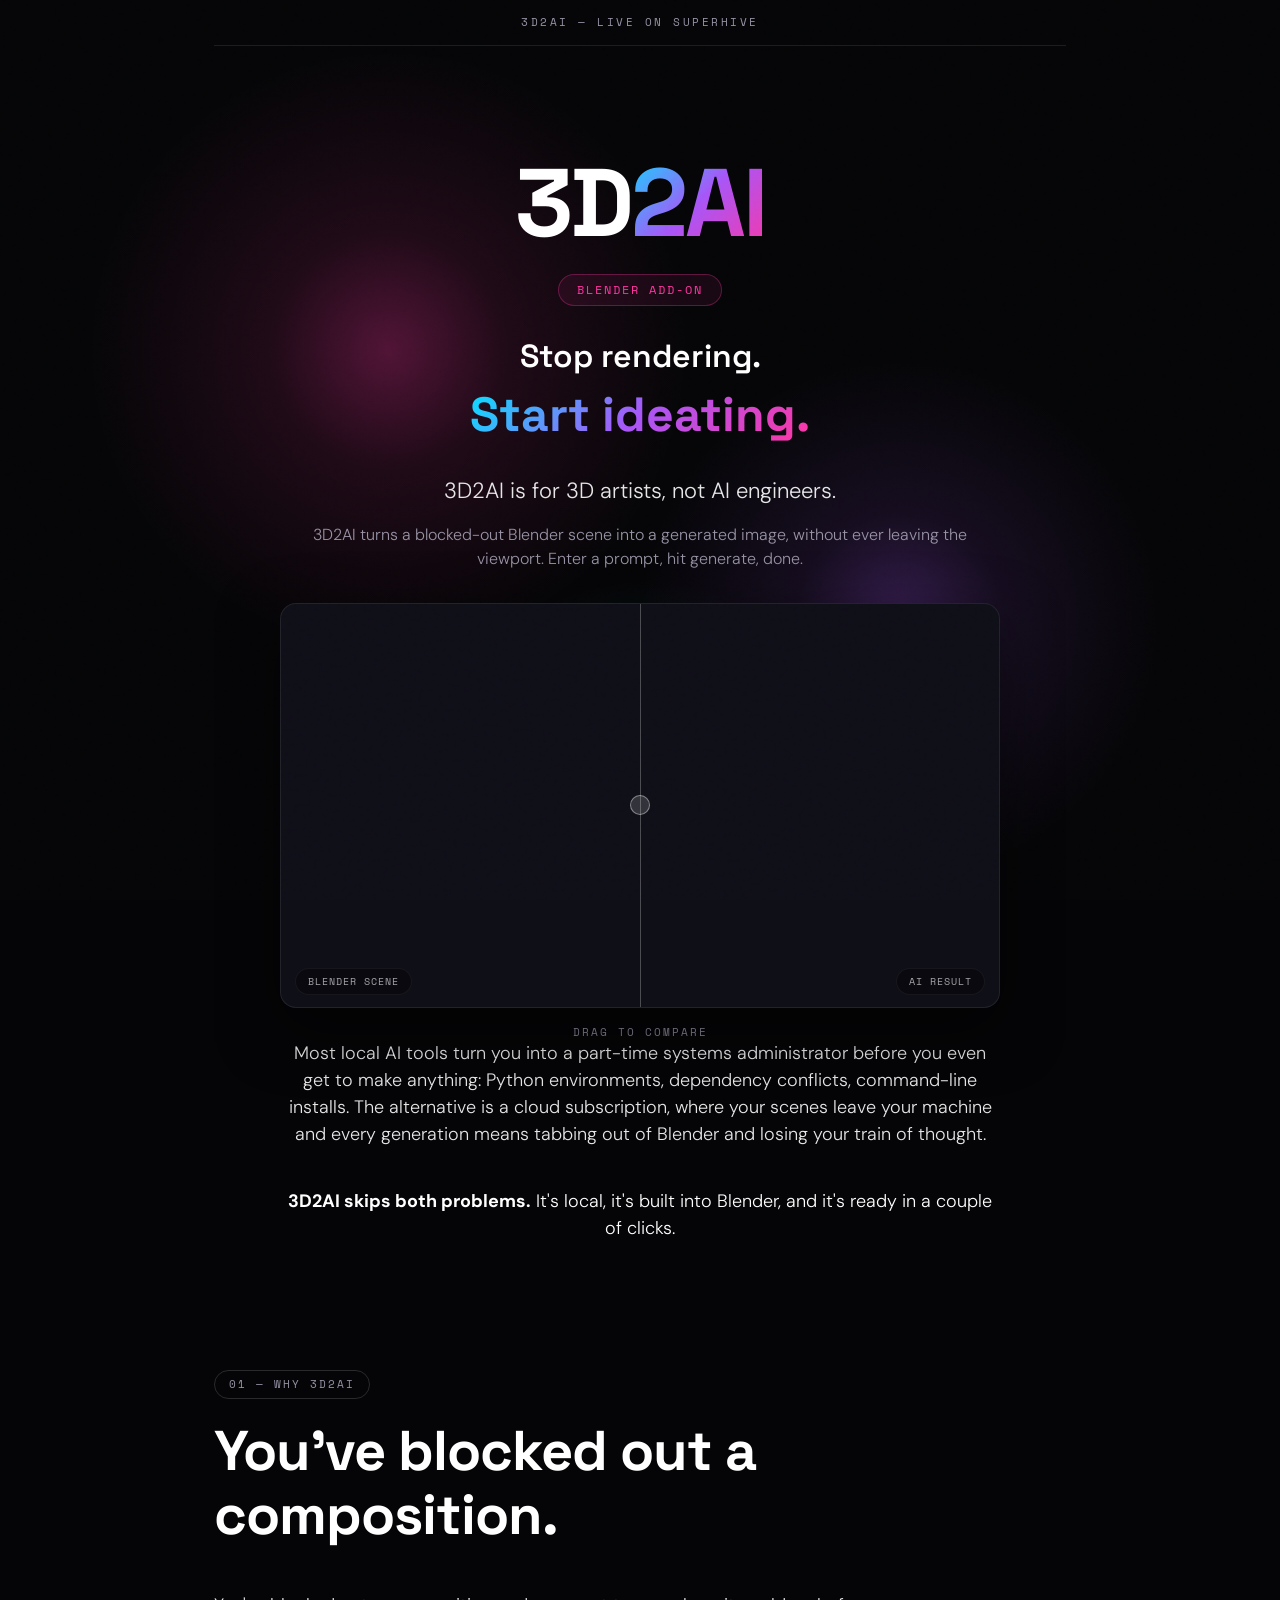
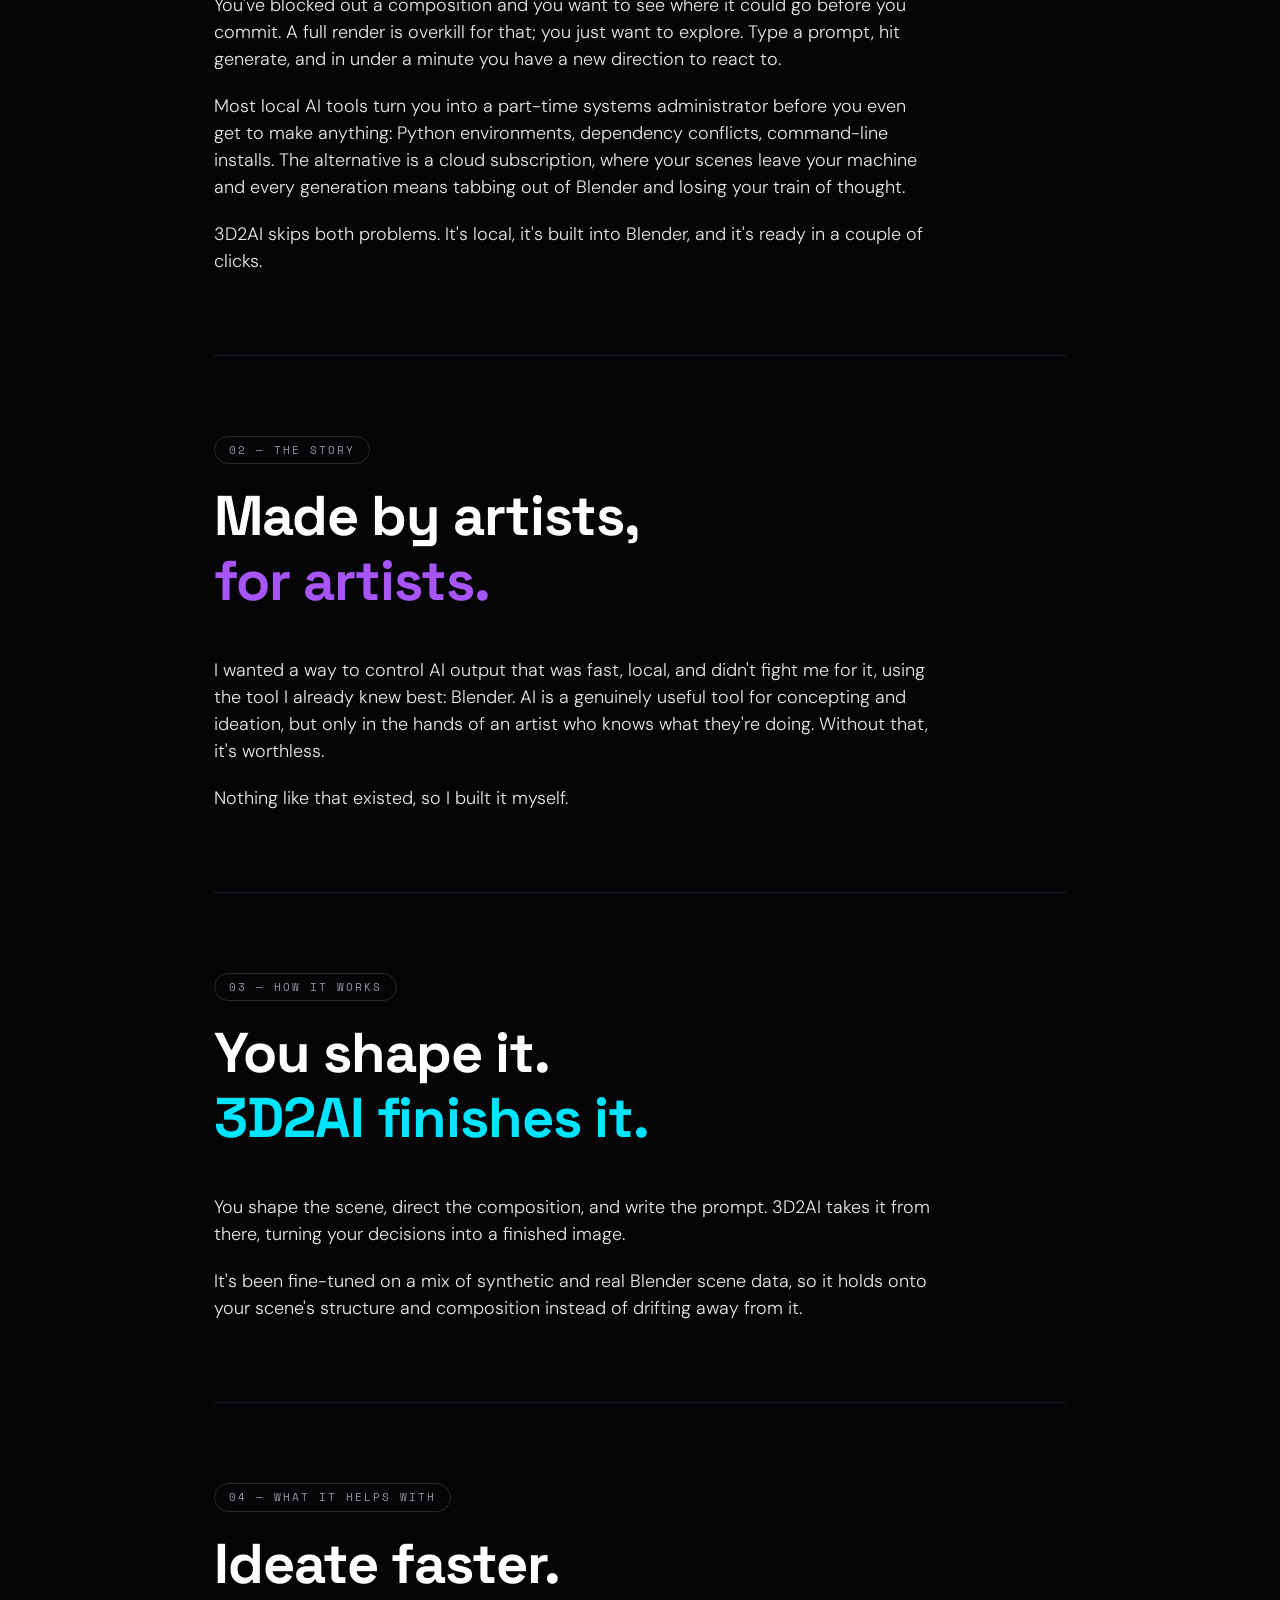
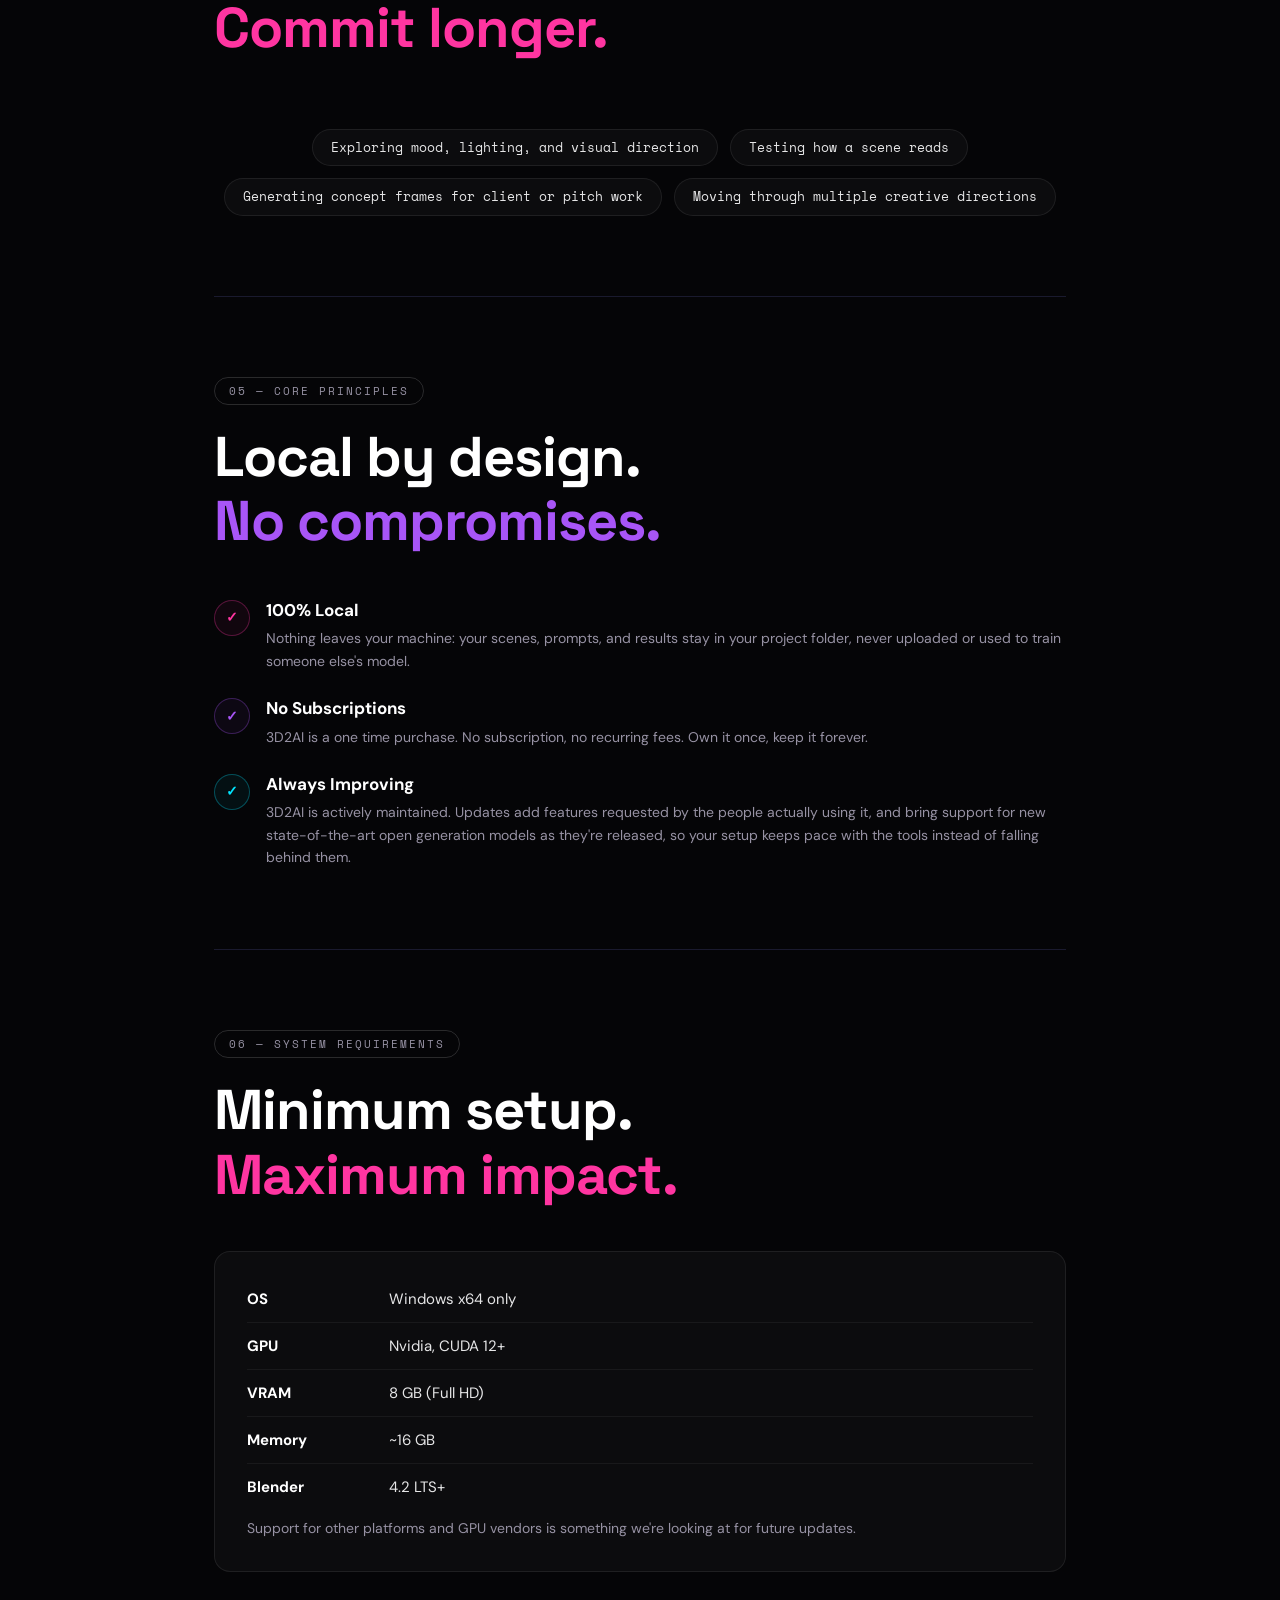
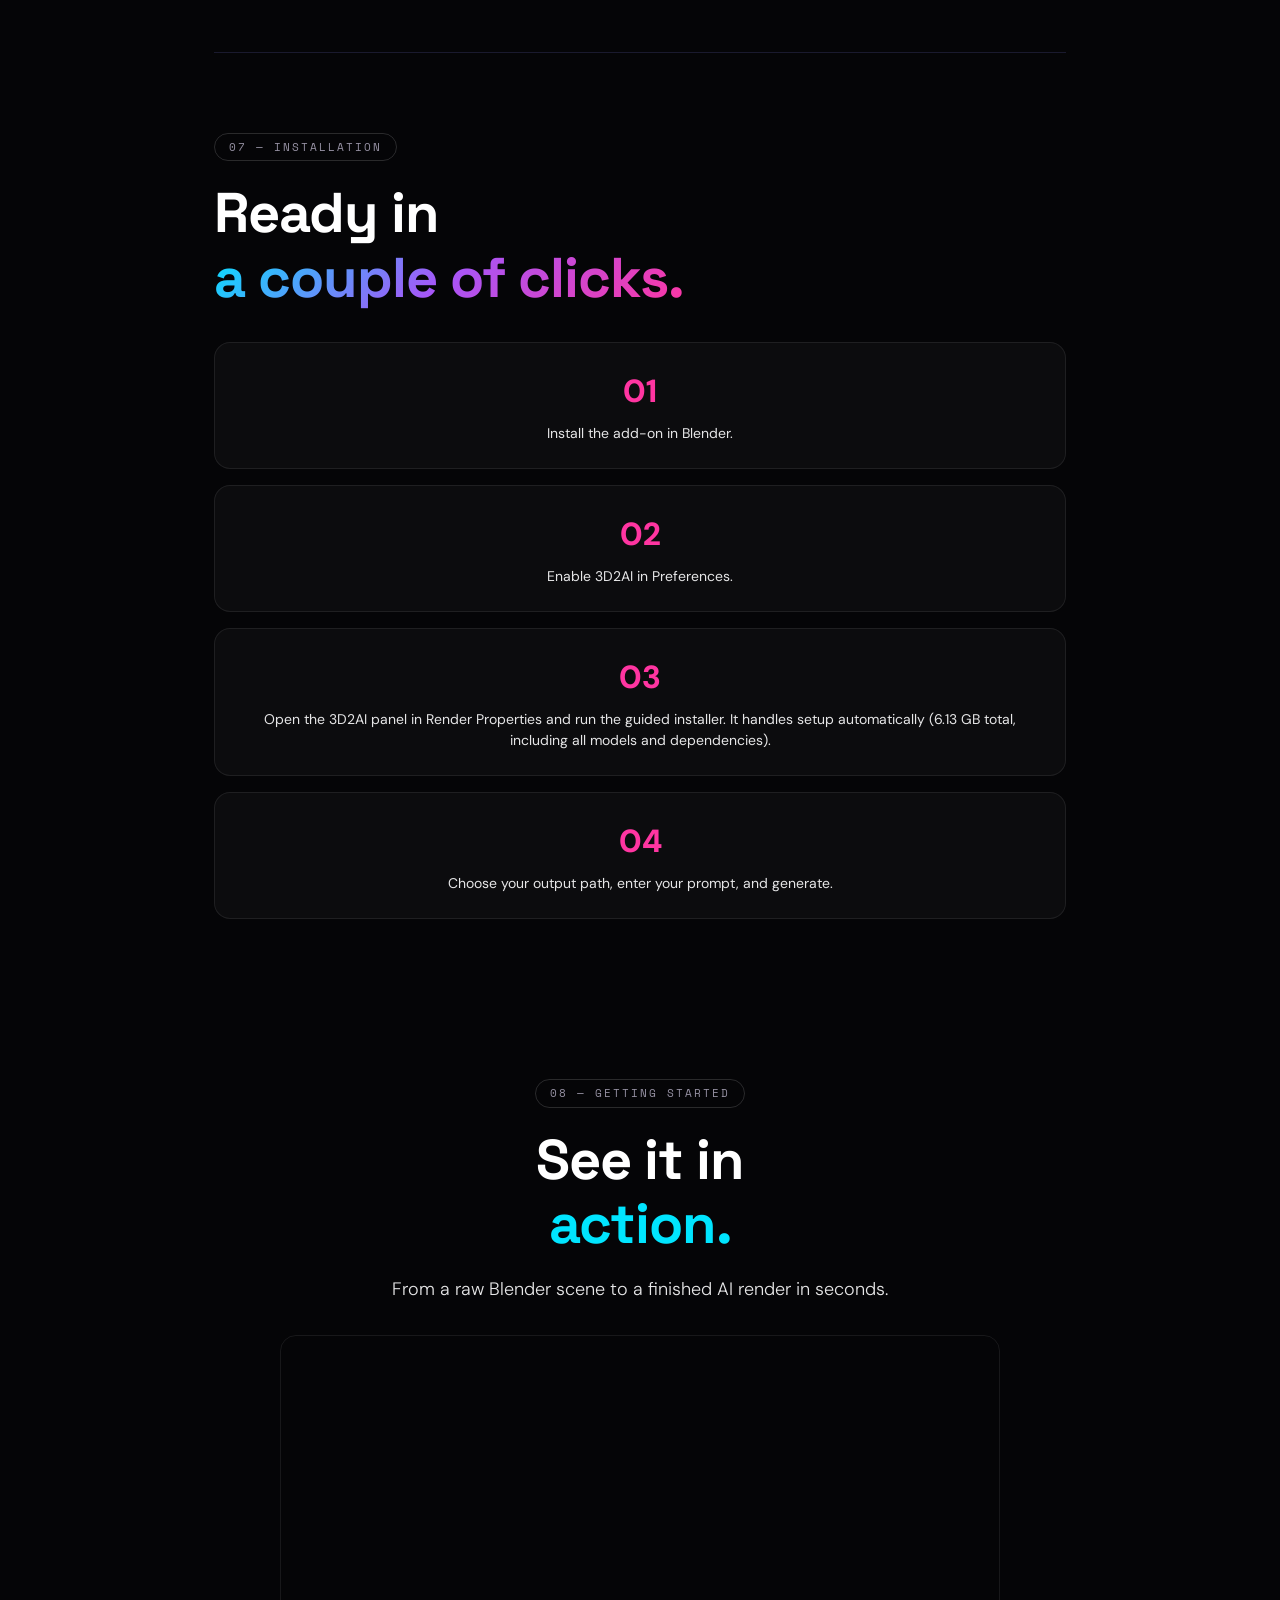
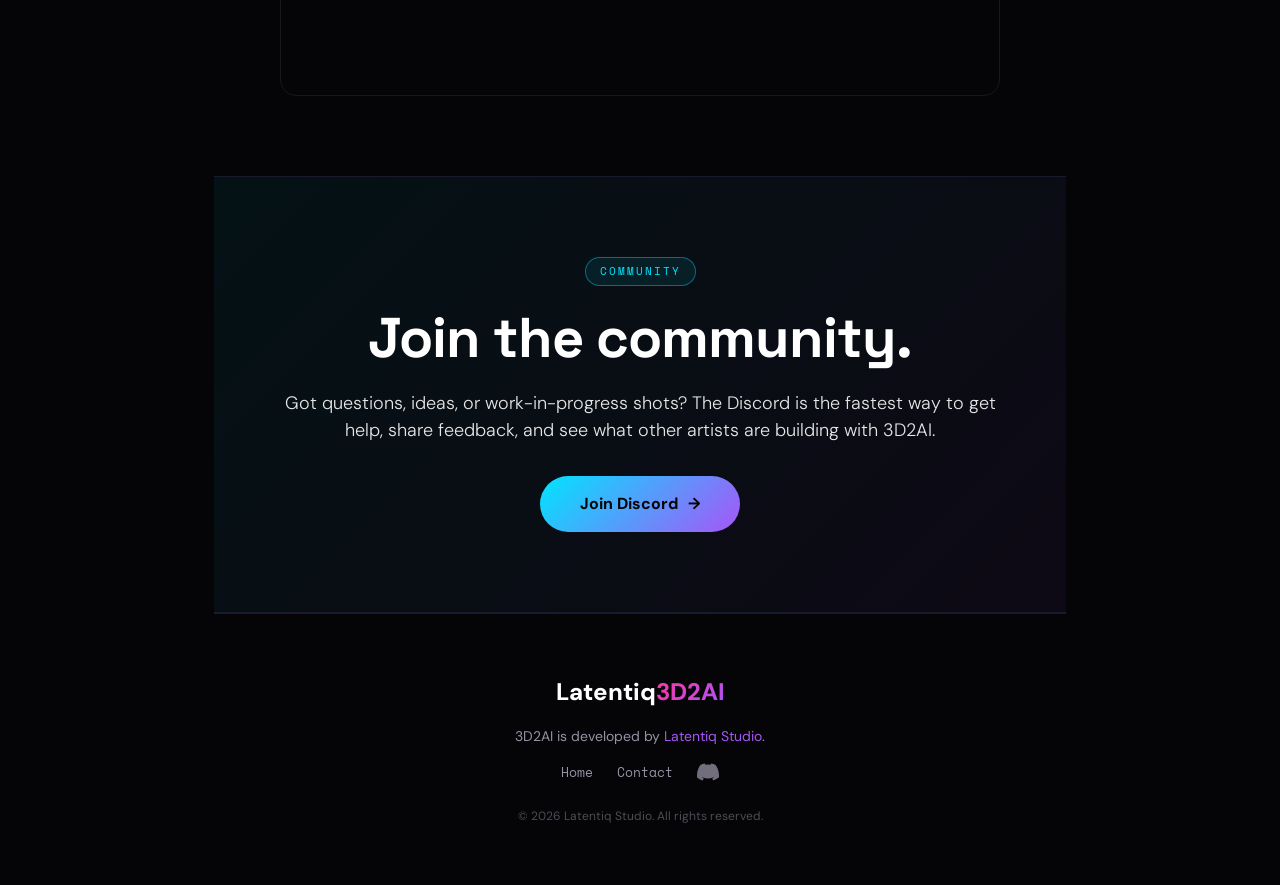
==== commit 73fe7eaf: "Update 3D2AI copy to 100% Local Co-authored-by: Copilot <223556219+Copilot@users.noreply.github.com>" ====
--- a/3D2AI/index.html
+++ b/3D2AI/index.html
@@ -452,7 +452,7 @@
             <span style="color: var(--accent1); font-weight: 700; font-size: 14px;">✓</span>
           </div>
           <div>
-            <h4 style="color: var(--white); font-weight: 700; font-size: 17px; margin-bottom: 4px;">Local by Design</h4>
+            <h4 style="color: var(--white); font-weight: 700; font-size: 17px; margin-bottom: 4px;">100% Local</h4>
             <p style="color: var(--text-dim); font-size: 14px; line-height: 1.6;">Nothing leaves your machine: your scenes, prompts, and results stay in your project folder, never uploaded or used to train someone else's model.</p>
           </div>
         </div>
